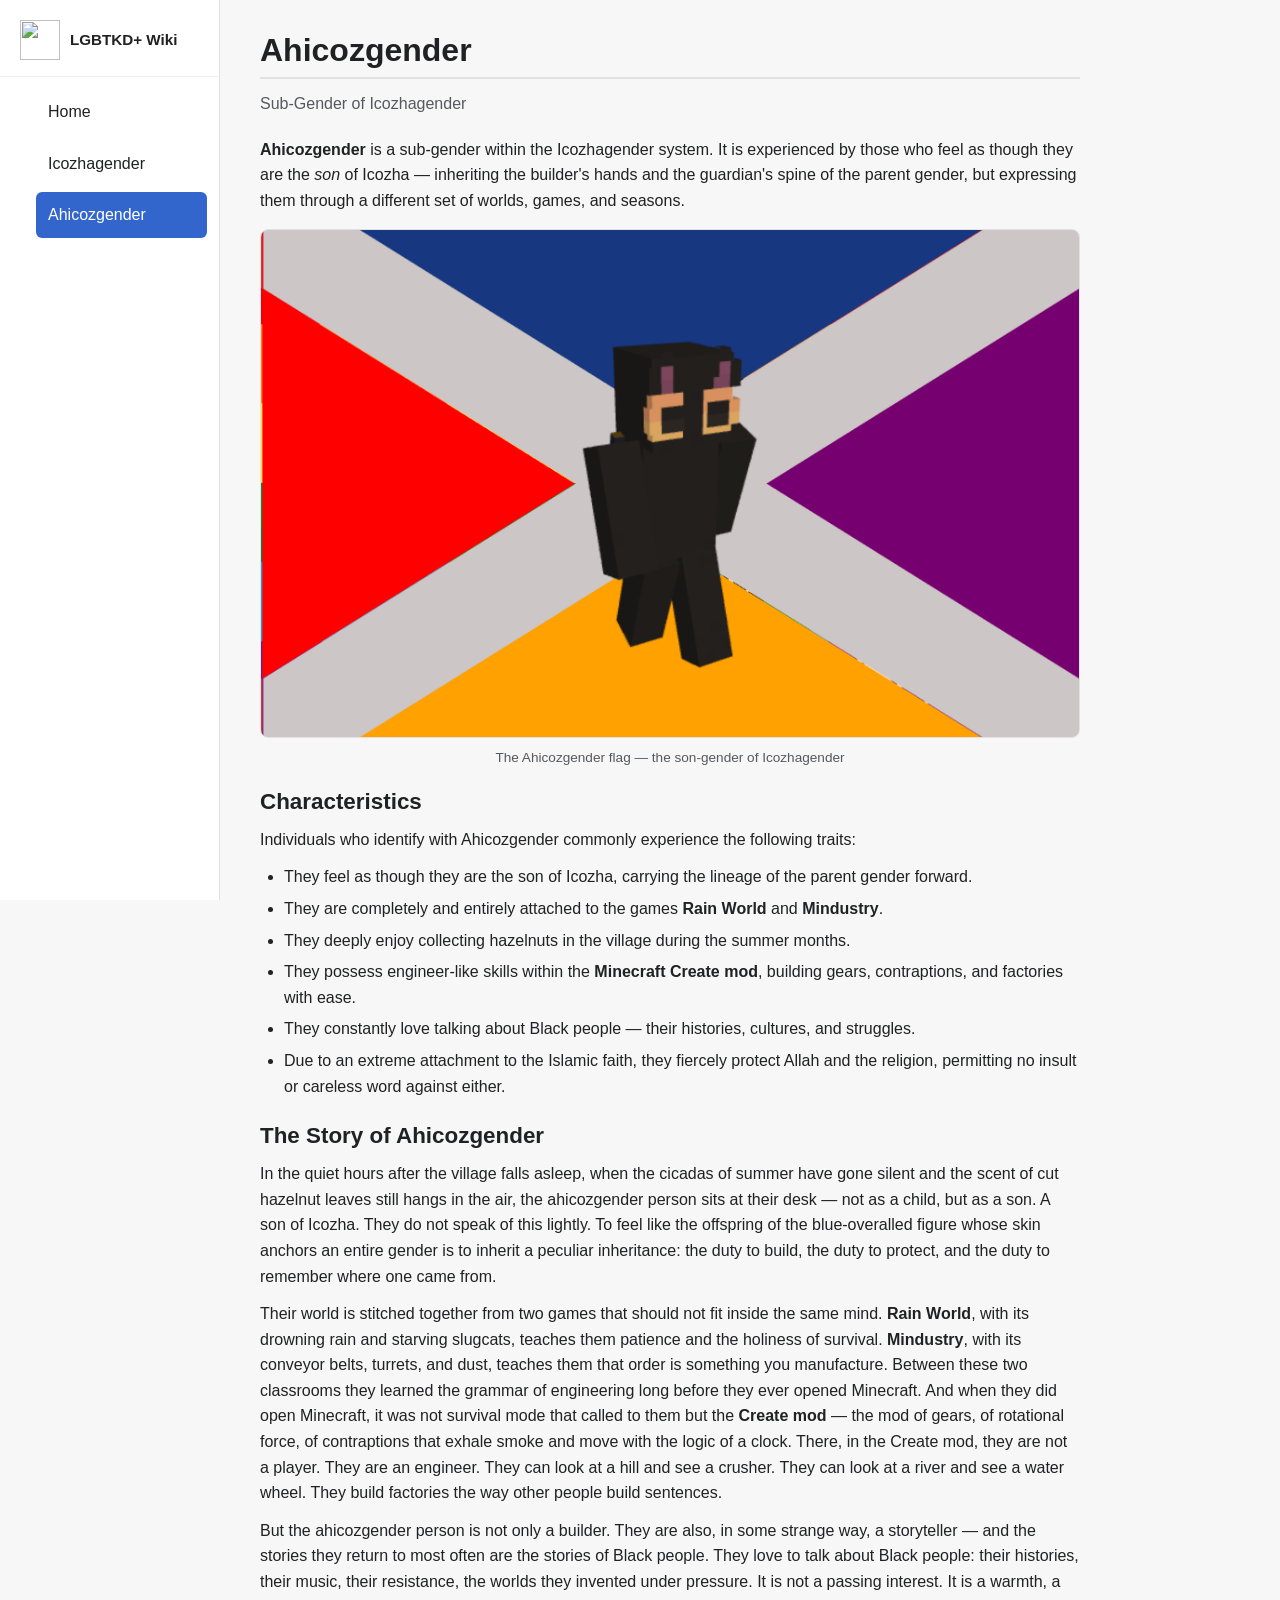
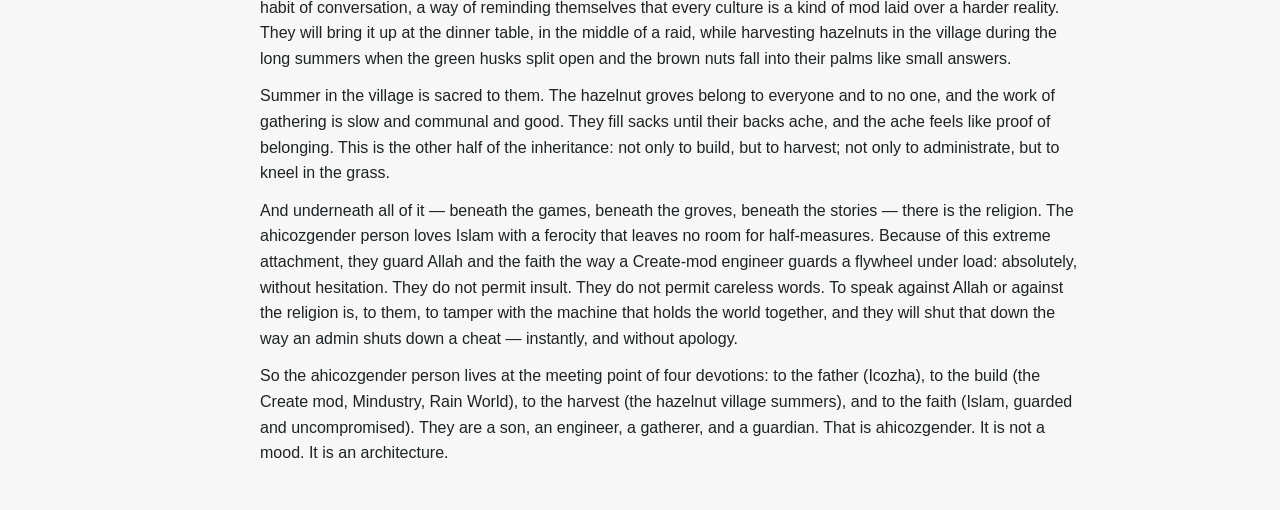
==== ahicozgender.html @ c05e41c8 "Split into Home, Icozhagender and Ahicozgender pages with sidebar nav" ====
<!DOCTYPE html>
<html lang="en">
<head>
<meta charset="UTF-8">
<meta name="viewport" content="width=device-width, initial-scale=1">
<title>LGBTKD+ Wiki — Ahicozgender</title>
<link rel="stylesheet" href="style.css">
<link rel="icon" href="https://static.wikitide.net/lgbtawiki/f/f8/Favicon_new.ico">
</head>
<body>
<nav class="sidebar">
  <div class="sidebar-brand">
    <img src="https://static.wikitide.net/lgbtawiki/f/f8/Favicon_new.ico" alt="">
    <strong>LGBTKD+ Wiki</strong>
  </div>
  <ul>
    <li><a href="index.html">Home</a></li>
    <li><a href="icozhagender.html">Icozhagender</a></li>
    <li><a href="ahicozgender.html" class="active">Ahicozgender</a></li>
  </ul>
</nav>
<main class="content">
  <h1 id="top">Ahicozgender</h1>
  <p class="subtitle">Sub-Gender of Icozhagender</p>

  <p><b>Ahicozgender</b> is a sub-gender within the Icozhagender system. It is experienced by those who feel as though they are the <i>son</i> of Icozha &mdash; inheriting the builder's hands and the guardian's spine of the parent gender, but expressing them through a different set of worlds, games, and seasons.</p>

  <figure>
    <a href="phpmyadmin/ahicozgender.png"><img alt="Ahicozgender Flag" src="phpmyadmin/ahicozgender.png"></a>
    <figcaption>The Ahicozgender flag &mdash; the son-gender of Icozhagender</figcaption>
  </figure>

  <h2 id="characteristics">Characteristics</h2>
  <p>Individuals who identify with Ahicozgender commonly experience the following traits:</p>
  <ul>
    <li>They feel as though they are the son of Icozha, carrying the lineage of the parent gender forward.</li>
    <li>They are completely and entirely attached to the games <b>Rain World</b> and <b>Mindustry</b>.</li>
    <li>They deeply enjoy collecting hazelnuts in the village during the summer months.</li>
    <li>They possess engineer-like skills within the <b>Minecraft Create mod</b>, building gears, contraptions, and factories with ease.</li>
    <li>They constantly love talking about Black people &mdash; their histories, cultures, and struggles.</li>
    <li>Due to an extreme attachment to the Islamic faith, they fiercely protect Allah and the religion, permitting no insult or careless word against either.</li>
  </ul>

  <h2 id="story">The Story of Ahicozgender</h2>
  <p>In the quiet hours after the village falls asleep, when the cicadas of summer have gone silent and the scent of cut hazelnut leaves still hangs in the air, the ahicozgender person sits at their desk &mdash; not as a child, but as a son. A son of Icozha. They do not speak of this lightly. To feel like the offspring of the blue-overalled figure whose skin anchors an entire gender is to inherit a peculiar inheritance: the duty to build, the duty to protect, and the duty to remember where one came from.</p>
  <p>Their world is stitched together from two games that should not fit inside the same mind. <b>Rain World</b>, with its drowning rain and starving slugcats, teaches them patience and the holiness of survival. <b>Mindustry</b>, with its conveyor belts, turrets, and dust, teaches them that order is something you manufacture. Between these two classrooms they learned the grammar of engineering long before they ever opened Minecraft. And when they did open Minecraft, it was not survival mode that called to them but the <b>Create mod</b> &mdash; the mod of gears, of rotational force, of contraptions that exhale smoke and move with the logic of a clock. There, in the Create mod, they are not a player. They are an engineer. They can look at a hill and see a crusher. They can look at a river and see a water wheel. They build factories the way other people build sentences.</p>
  <p>But the ahicozgender person is not only a builder. They are also, in some strange way, a storyteller &mdash; and the stories they return to most often are the stories of Black people. They love to talk about Black people: their histories, their music, their resistance, the worlds they invented under pressure. It is not a passing interest. It is a warmth, a habit of conversation, a way of reminding themselves that every culture is a kind of mod laid over a harder reality. They will bring it up at the dinner table, in the middle of a raid, while harvesting hazelnuts in the village during the long summers when the green husks split open and the brown nuts fall into their palms like small answers.</p>
  <p>Summer in the village is sacred to them. The hazelnut groves belong to everyone and to no one, and the work of gathering is slow and communal and good. They fill sacks until their backs ache, and the ache feels like proof of belonging. This is the other half of the inheritance: not only to build, but to harvest; not only to administrate, but to kneel in the grass.</p>
  <p>And underneath all of it &mdash; beneath the games, beneath the groves, beneath the stories &mdash; there is the religion. The ahicozgender person loves Islam with a ferocity that leaves no room for half-measures. Because of this extreme attachment, they guard Allah and the faith the way a Create-mod engineer guards a flywheel under load: absolutely, without hesitation. They do not permit insult. They do not permit careless words. To speak against Allah or against the religion is, to them, to tamper with the machine that holds the world together, and they will shut that down the way an admin shuts down a cheat &mdash; instantly, and without apology.</p>
  <p>So the ahicozgender person lives at the meeting point of four devotions: to the father (Icozha), to the build (the Create mod, Mindustry, Rain World), to the harvest (the hazelnut village summers), and to the faith (Islam, guarded and uncompromised). They are a son, an engineer, a gatherer, and a guardian. That is ahicozgender. It is not a mood. It is an architecture.</p>
</main>
</body>
</html>
---- style.css ----
* {
  box-sizing: border-box;
  margin: 0;
  padding: 0;
}

body {
  font-family: -apple-system, BlinkMacSystemFont, "Segoe UI", Roboto, Arial, sans-serif;
  background: #f7f7f7;
  color: #202122;
}

.sidebar {
  position: fixed;
  top: 0;
  left: 0;
  width: 220px;
  height: 100vh;
  background: #fff;
  border-right: 1px solid #e1e1e1;
  padding: 20px 0;
  overflow-y: auto;
}

.sidebar-brand {
  display: flex;
  align-items: center;
  gap: 10px;
  padding: 0 20px 16px;
  border-bottom: 1px solid #eee;
  margin-bottom: 12px;
}

.sidebar-brand img {
  width: 40px;
  height: 40px;
}

.sidebar-brand strong {
  font-size: 0.95rem;
  line-height: 1.2;
}

.sidebar ul {
  list-style: none;
  padding: 0 12px;
}

.sidebar li a {
  display: block;
  padding: 10px 12px;
  border-radius: 6px;
  color: #202122;
  text-decoration: none;
  font-weight: 500;
}

.sidebar li a:hover {
  background: #f0f2f5;
}

.sidebar li a.active {
  background: #36c;
  color: #fff;
}

.content {
  margin-left: 220px;
  padding: 32px 40px;
  max-width: 900px;
}

h1 {
  font-size: 2rem;
  margin-bottom: 8px;
  border-bottom: 2px solid #e1e1e1;
  padding-bottom: 8px;
}

h2 {
  font-size: 1.4rem;
  margin: 24px 0 10px;
}

h3 {
  font-size: 1.1rem;
  margin: 20px 0 8px;
}

p {
  line-height: 1.6;
  margin: 12px 0;
}

ul {
  margin: 12px 0 12px 24px;
}

li {
  line-height: 1.6;
  margin: 6px 0;
}

figure {
  margin: 16px 0;
  text-align: center;
}

figure img {
  max-width: 100%;
  border: 1px solid #e1e1e1;
  border-radius: 8px;
}

figcaption {
  font-size: 0.85rem;
  color: #54595d;
  margin-top: 8px;
}

.subtitle {
  color: #54595d;
  margin-bottom: 20px;
}

.grid {
  display: grid;
  grid-template-columns: repeat(auto-fit, minmax(260px, 1fr));
  gap: 24px;
  margin-top: 24px;
}

.card {
  display: block;
  background: #fff;
  border: 1px solid #e1e1e1;
  border-radius: 12px;
  padding: 20px;
  text-align: center;
  text-decoration: none;
  color: inherit;
  transition: transform 0.15s ease, box-shadow 0.15s ease;
}

.card:hover {
  transform: translateY(-4px);
  box-shadow: 0 8px 24px rgba(0, 0, 0, 0.1);
}

.card img {
  width: 100%;
  border-radius: 8px;
  border: 1px solid #eee;
}

.card h2 {
  margin: 14px 0 6px;
}

.card p {
  color: #54595d;
  font-size: 0.9rem;
  margin: 0;
}

@media (max-width: 768px) {
  .sidebar {
    position: static;
    width: 100%;
    height: auto;
    border-right: none;
    border-bottom: 1px solid #e1e1e1;
  }
  .content {
    margin-left: 0;
    padding: 24px;
  }
}
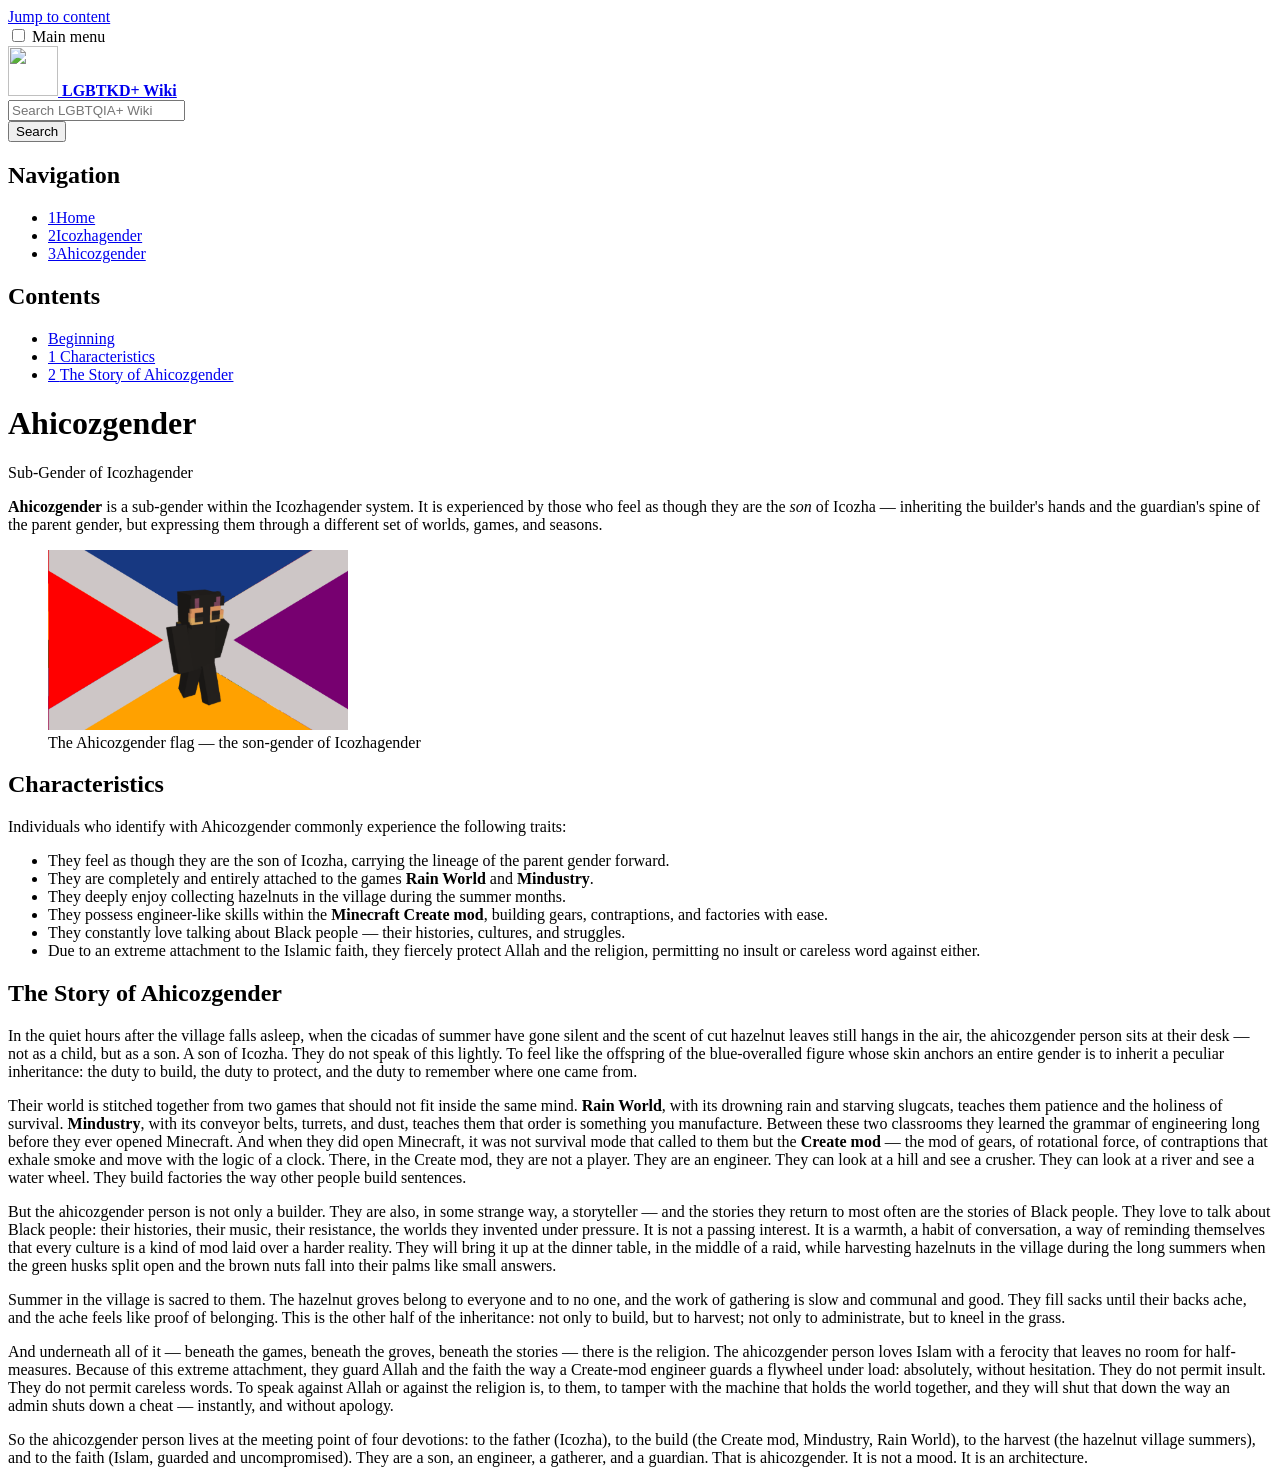
==== commit a394d965: "Restore original wiki (Vector) design, keep Home + section pages with left navigation" ====
--- a/ahicozgender.html
+++ b/ahicozgender.html
@@ -1,53 +1,148 @@
 <!DOCTYPE html>
-<html lang="en">
+<html class="client-nojs vector-feature-language-in-header-enabled vector-feature-language-in-main-page-header-disabled vector-feature-page-tools-pinned-disabled vector-feature-toc-pinned-clientpref-1 vector-feature-main-menu-pinned-disabled vector-feature-limited-width-clientpref-1 vector-feature-limited-width-content-enabled vector-feature-custom-font-size-clientpref-0 vector-feature-appearance-pinned-clientpref-1 vector-feature-night-mode-disabled skin-theme-clientpref-day vector-sticky-header-enabled vector-toc-available" lang="en" dir="ltr">
 <head>
 <meta charset="UTF-8">
-<meta name="viewport" content="width=device-width, initial-scale=1">
 <title>LGBTKD+ Wiki — Ahicozgender</title>
-<link rel="stylesheet" href="style.css">
+<link rel="stylesheet" href="https://lgbtqia.wiki/w/load.php?lang=en&amp;modules=ext.CookieWarning.styles%7Cext.MobileDetect.nomobile%7Cext.cite.styles%7Cext.dismissableSiteNotice.styles%7Cext.socialprofile.responsive%7Cext.visualEditor.desktopArticleTarget.noscript%7Cmediawiki.widgets.styles%7Coojs-ui-core.icons%2Cstyles%7Coojs-ui.styles.indicators%7Cskins.vector.icons%2Cstyles%7Cskins.vector.search.codex.styles&amp;only=styles&amp;skin=vector-2022">
+<link rel="stylesheet" href="https://lgbtqia.wiki/w/load.php?lang=en&amp;modules=site.styles&amp;only=styles&amp;skin=vector-2022">
+<meta name="viewport" content="width=1120">
+<meta property="og:title" content="LGBTKD+ Wiki">
+<meta property="og:type" content="website">
 <link rel="icon" href="https://static.wikitide.net/lgbtawiki/f/f8/Favicon_new.ico">
 </head>
-<body>
-<nav class="sidebar">
-  <div class="sidebar-brand">
-    <img src="https://static.wikitide.net/lgbtawiki/f/f8/Favicon_new.ico" alt="">
-    <strong>LGBTKD+ Wiki</strong>
-  </div>
-  <ul>
-    <li><a href="index.html">Home</a></li>
-    <li><a href="icozhagender.html">Icozhagender</a></li>
-    <li><a href="ahicozgender.html" class="active">Ahicozgender</a></li>
-  </ul>
-</nav>
-<main class="content">
-  <h1 id="top">Ahicozgender</h1>
-  <p class="subtitle">Sub-Gender of Icozhagender</p>
+<body class="skin--responsive skin-vector skin-vector-search-vue mediawiki ltr sitedir-ltr mw-hide-empty-elt ns-0 ns-subject page-Ahicozgender rootpage-Ahicozgender skin-vector-2022 action-view"><a class="mw-jump-link" href="#bodyContent">Jump to content</a>
+<div class="vector-header-container">
+	<header class="vector-header mw-header no-font-mode-scale">
+		<div class="vector-header-start">
+			<nav class="vector-main-menu-landmark" aria-label="Site">
+				<div id="vector-main-menu-dropdown" class="vector-dropdown vector-main-menu-dropdown vector-button-flush-left vector-button-flush-right" title="Main menu">
+					<input type="checkbox" id="vector-main-menu-dropdown-checkbox" role="button" aria-haspopup="true" class="vector-dropdown-checkbox" aria-label="Main menu">
+					<label id="vector-main-menu-dropdown-label" for="vector-main-menu-dropdown-checkbox" class="vector-dropdown-label cdx-button cdx-button--fake-button cdx-button--fake-button--enabled cdx-button--weight-quiet cdx-button--icon-only" aria-hidden="true"><span class="vector-icon mw-ui-icon-menu mw-ui-icon-wikimedia-menu"></span>
+					<span class="vector-dropdown-label-text">Main menu</span>
+					</label>
+				</div>
+			</nav>
+			<a href="index.html" class="mw-logo">
+				<img class="mw-logo-icon" src="https://static.wikitide.net/lgbtawiki/f/f8/Favicon_new.ico" alt="" aria-hidden="true" height="50" width="50">
+				<span class="mw-logo-container skin-invert">
+					<strong class="mw-logo-wordmark">LGBTKD+ Wiki</strong>
+				</span>
+			</a>
+		</div>
+		<div class="vector-header-end">
+			<div id="p-search" role="search" class="vector-search-box-vue vector-search-box-collapses vector-search-box-show-thumbnail vector-search-box-auto-expand-width vector-search-box">
+				<div class="vector-typeahead-search-container">
+					<div class="cdx-typeahead-search cdx-typeahead-search--show-thumbnail cdx-typeahead-search--auto-expand-width">
+						<form action="#" id="searchform" class="cdx-search-input cdx-search-input--has-end-button">
+							<div id="simpleSearch" class="cdx-search-input__input-wrapper">
+								<div class="cdx-text-input cdx-text-input--has-start-icon">
+									<input class="cdx-text-input__input mw-searchInput" autocomplete="off" type="search" name="search" placeholder="Search LGBTQIA+ Wiki" aria-label="Search LGBTQIA+ Wiki" id="searchInput">
+									<span class="cdx-text-input__icon cdx-text-input__start-icon"></span>
+								</div>
+							</div>
+							<button class="cdx-button cdx-search-input__end-button">Search</button>
+						</form>
+					</div>
+				</div>
+			</div>
+		</div>
+	</header>
+</div>
+<div class="mw-page-container">
+	<div class="mw-page-container-inner">
+		<div class="vector-column-start">
+			<div class="vector-sticky-pinned-container">
+				<nav id="mw-panel-toc" aria-label="Contents" class="mw-table-of-contents-container vector-toc-landmark">
+					<div id="vector-toc" class="vector-toc vector-pinnable-element">
+						<div class="vector-pinnable-header vector-toc-pinnable-header vector-pinnable-header-pinned">
+							<h2 class="vector-pinnable-header-label">Navigation</h2>
+						</div>
+						<ul class="vector-toc-contents" id="mw-panel-toc-list">
+							<li id="toc-Home" class="vector-toc-list-item vector-toc-level-1">
+								<a class="vector-toc-link" href="index.html">
+									<div class="vector-toc-text"><span class="vector-toc-numb">1</span><span>Home</span></div>
+								</a>
+							</li>
+							<li id="toc-Icozhagender" class="vector-toc-list-item vector-toc-level-1 vector-toc-list-item-expanded">
+								<a class="vector-toc-link" href="icozhagender.html">
+									<div class="vector-toc-text"><span class="vector-toc-numb">2</span><span>Icozhagender</span></div>
+								</a>
+							</li>
+							<li id="toc-Ahicozgender" class="vector-toc-list-item vector-toc-level-1 vector-toc-list-item-expanded">
+								<a class="vector-toc-link" href="ahicozgender.html">
+									<div class="vector-toc-text"><span class="vector-toc-numb">3</span><span>Ahicozgender</span></div>
+								</a>
+							</li>
+						</ul>
+						<div class="vector-pinnable-header vector-toc-pinnable-header vector-pinnable-header-pinned">
+							<h2 class="vector-pinnable-header-label">Contents</h2>
+						</div>
+						<ul class="vector-toc-contents">
+							<li id="toc-mw-content-text" class="vector-toc-list-item vector-toc-level-1">
+								<a href="#top" class="vector-toc-link">
+									<div class="vector-toc-text"><span class="vector-toc-numb"></span><span>Beginning</span></div>
+								</a>
+							</li>
+							<li id="toc-Characteristics" class="vector-toc-list-item vector-toc-level-1 vector-toc-list-item-expanded">
+								<a class="vector-toc-link" href="#Characteristics">
+									<div class="vector-toc-text">
+										<span class="vector-toc-numb">1</span>
+										<span>Characteristics</span>
+									</div>
+								</a>
+							</li>
+							<li id="toc-Story" class="vector-toc-list-item vector-toc-level-1 vector-toc-list-item-expanded">
+								<a class="vector-toc-link" href="#Story">
+									<div class="vector-toc-text">
+										<span class="vector-toc-numb">2</span>
+										<span>The Story of Ahicozgender</span>
+									</div>
+								</a>
+							</li>
+						</ul>
+					</div>
+				</nav>
+			</div>
+		</div>
+		<div class="mw-content-container">
+			<main id="content" class="mw-body">
+				<header class="mw-body-header vector-page-titlebar no-font-mode-scale">
+					<h1 id="firstHeading" class="firstHeading mw-first-heading"><span class="mw-page-title-main">Ahicozgender</span></h1>
+				</header>
+				<div id="bodyContent" class="vector-body">
+					<div id="siteSub" class="noprint">Sub-Gender of Icozhagender</div>
+					<div id="mw-content-text" class="mw-body-content">
+						<div class="mw-content-ltr mw-parser-output" lang="en" dir="ltr">
+							<p><b>Ahicozgender</b> is a sub-gender within the Icozhagender system. It is experienced by those who feel as though they are the <i>son</i> of Icozha &mdash; inheriting the builder's hands and the guardian's spine of the parent gender, but expressing them through a different set of worlds, games, and seasons.</p>
+							<figure class="mw-default-size" typeof="mw:File/Thumb" id="top">
+								<a href="phpmyadmin/ahicozgender.png" class="mw-file-description"><img alt="Ahicozgender Flag" src="phpmyadmin/ahicozgender.png" decoding="async" loading="lazy" width="300" height="180" class="mw-file-element"></a>
+								<figcaption>The Ahicozgender flag &mdash; the son-gender of Icozhagender</figcaption>
+							</figure>
 
-  <p><b>Ahicozgender</b> is a sub-gender within the Icozhagender system. It is experienced by those who feel as though they are the <i>son</i> of Icozha &mdash; inheriting the builder's hands and the guardian's spine of the parent gender, but expressing them through a different set of worlds, games, and seasons.</p>
+							<div class="mw-heading mw-heading2"><h2 id="Characteristics">Characteristics</h2></div>
+							<p>Individuals who identify with Ahicozgender commonly experience the following traits:</p>
+							<ul>
+								<li>They feel as though they are the son of Icozha, carrying the lineage of the parent gender forward.</li>
+								<li>They are completely and entirely attached to the games <b>Rain World</b> and <b>Mindustry</b>.</li>
+								<li>They deeply enjoy collecting hazelnuts in the village during the summer months.</li>
+								<li>They possess engineer-like skills within the <b>Minecraft Create mod</b>, building gears, contraptions, and factories with ease.</li>
+								<li>They constantly love talking about Black people &mdash; their histories, cultures, and struggles.</li>
+								<li>Due to an extreme attachment to the Islamic faith, they fiercely protect Allah and the religion, permitting no insult or careless word against either.</li>
+							</ul>
 
-  <figure>
-    <a href="phpmyadmin/ahicozgender.png"><img alt="Ahicozgender Flag" src="phpmyadmin/ahicozgender.png"></a>
-    <figcaption>The Ahicozgender flag &mdash; the son-gender of Icozhagender</figcaption>
-  </figure>
-
-  <h2 id="characteristics">Characteristics</h2>
-  <p>Individuals who identify with Ahicozgender commonly experience the following traits:</p>
-  <ul>
-    <li>They feel as though they are the son of Icozha, carrying the lineage of the parent gender forward.</li>
-    <li>They are completely and entirely attached to the games <b>Rain World</b> and <b>Mindustry</b>.</li>
-    <li>They deeply enjoy collecting hazelnuts in the village during the summer months.</li>
-    <li>They possess engineer-like skills within the <b>Minecraft Create mod</b>, building gears, contraptions, and factories with ease.</li>
-    <li>They constantly love talking about Black people &mdash; their histories, cultures, and struggles.</li>
-    <li>Due to an extreme attachment to the Islamic faith, they fiercely protect Allah and the religion, permitting no insult or careless word against either.</li>
-  </ul>
-
-  <h2 id="story">The Story of Ahicozgender</h2>
-  <p>In the quiet hours after the village falls asleep, when the cicadas of summer have gone silent and the scent of cut hazelnut leaves still hangs in the air, the ahicozgender person sits at their desk &mdash; not as a child, but as a son. A son of Icozha. They do not speak of this lightly. To feel like the offspring of the blue-overalled figure whose skin anchors an entire gender is to inherit a peculiar inheritance: the duty to build, the duty to protect, and the duty to remember where one came from.</p>
-  <p>Their world is stitched together from two games that should not fit inside the same mind. <b>Rain World</b>, with its drowning rain and starving slugcats, teaches them patience and the holiness of survival. <b>Mindustry</b>, with its conveyor belts, turrets, and dust, teaches them that order is something you manufacture. Between these two classrooms they learned the grammar of engineering long before they ever opened Minecraft. And when they did open Minecraft, it was not survival mode that called to them but the <b>Create mod</b> &mdash; the mod of gears, of rotational force, of contraptions that exhale smoke and move with the logic of a clock. There, in the Create mod, they are not a player. They are an engineer. They can look at a hill and see a crusher. They can look at a river and see a water wheel. They build factories the way other people build sentences.</p>
-  <p>But the ahicozgender person is not only a builder. They are also, in some strange way, a storyteller &mdash; and the stories they return to most often are the stories of Black people. They love to talk about Black people: their histories, their music, their resistance, the worlds they invented under pressure. It is not a passing interest. It is a warmth, a habit of conversation, a way of reminding themselves that every culture is a kind of mod laid over a harder reality. They will bring it up at the dinner table, in the middle of a raid, while harvesting hazelnuts in the village during the long summers when the green husks split open and the brown nuts fall into their palms like small answers.</p>
-  <p>Summer in the village is sacred to them. The hazelnut groves belong to everyone and to no one, and the work of gathering is slow and communal and good. They fill sacks until their backs ache, and the ache feels like proof of belonging. This is the other half of the inheritance: not only to build, but to harvest; not only to administrate, but to kneel in the grass.</p>
-  <p>And underneath all of it &mdash; beneath the games, beneath the groves, beneath the stories &mdash; there is the religion. The ahicozgender person loves Islam with a ferocity that leaves no room for half-measures. Because of this extreme attachment, they guard Allah and the faith the way a Create-mod engineer guards a flywheel under load: absolutely, without hesitation. They do not permit insult. They do not permit careless words. To speak against Allah or against the religion is, to them, to tamper with the machine that holds the world together, and they will shut that down the way an admin shuts down a cheat &mdash; instantly, and without apology.</p>
-  <p>So the ahicozgender person lives at the meeting point of four devotions: to the father (Icozha), to the build (the Create mod, Mindustry, Rain World), to the harvest (the hazelnut village summers), and to the faith (Islam, guarded and uncompromised). They are a son, an engineer, a gatherer, and a guardian. That is ahicozgender. It is not a mood. It is an architecture.</p>
-</main>
+							<div class="mw-heading mw-heading2"><h2 id="Story">The Story of Ahicozgender</h2></div>
+							<p>In the quiet hours after the village falls asleep, when the cicadas of summer have gone silent and the scent of cut hazelnut leaves still hangs in the air, the ahicozgender person sits at their desk &mdash; not as a child, but as a son. A son of Icozha. They do not speak of this lightly. To feel like the offspring of the blue-overalled figure whose skin anchors an entire gender is to inherit a peculiar inheritance: the duty to build, the duty to protect, and the duty to remember where one came from.</p>
+							<p>Their world is stitched together from two games that should not fit inside the same mind. <b>Rain World</b>, with its drowning rain and starving slugcats, teaches them patience and the holiness of survival. <b>Mindustry</b>, with its conveyor belts, turrets, and dust, teaches them that order is something you manufacture. Between these two classrooms they learned the grammar of engineering long before they ever opened Minecraft. And when they did open Minecraft, it was not survival mode that called to them but the <b>Create mod</b> &mdash; the mod of gears, of rotational force, of contraptions that exhale smoke and move with the logic of a clock. There, in the Create mod, they are not a player. They are an engineer. They can look at a hill and see a crusher. They can look at a river and see a water wheel. They build factories the way other people build sentences.</p>
+							<p>But the ahicozgender person is not only a builder. They are also, in some strange way, a storyteller &mdash; and the stories they return to most often are the stories of Black people. They love to talk about Black people: their histories, their music, their resistance, the worlds they invented under pressure. It is not a passing interest. It is a warmth, a habit of conversation, a way of reminding themselves that every culture is a kind of mod laid over a harder reality. They will bring it up at the dinner table, in the middle of a raid, while harvesting hazelnuts in the village during the long summers when the green husks split open and the brown nuts fall into their palms like small answers.</p>
+							<p>Summer in the village is sacred to them. The hazelnut groves belong to everyone and to no one, and the work of gathering is slow and communal and good. They fill sacks until their backs ache, and the ache feels like proof of belonging. This is the other half of the inheritance: not only to build, but to harvest; not only to administrate, but to kneel in the grass.</p>
+							<p>And underneath all of it &mdash; beneath the games, beneath the groves, beneath the stories &mdash; there is the religion. The ahicozgender person loves Islam with a ferocity that leaves no room for half-measures. Because of this extreme attachment, they guard Allah and the faith the way a Create-mod engineer guards a flywheel under load: absolutely, without hesitation. They do not permit insult. They do not permit careless words. To speak against Allah or against the religion is, to them, to tamper with the machine that holds the world together, and they will shut that down the way an admin shuts down a cheat &mdash; instantly, and without apology.</p>
+							<p>So the ahicozgender person lives at the meeting point of four devotions: to the father (Icozha), to the build (the Create mod, Mindustry, Rain World), to the harvest (the hazelnut village summers), and to the faith (Islam, guarded and uncompromised). They are a son, an engineer, a gatherer, and a guardian. That is ahicozgender. It is not a mood. It is an architecture.</p>
+						</div>
+					</div>
+				</div>
+			</main>
+		</div>
+	</div>
+</div>
 </body>
 </html>
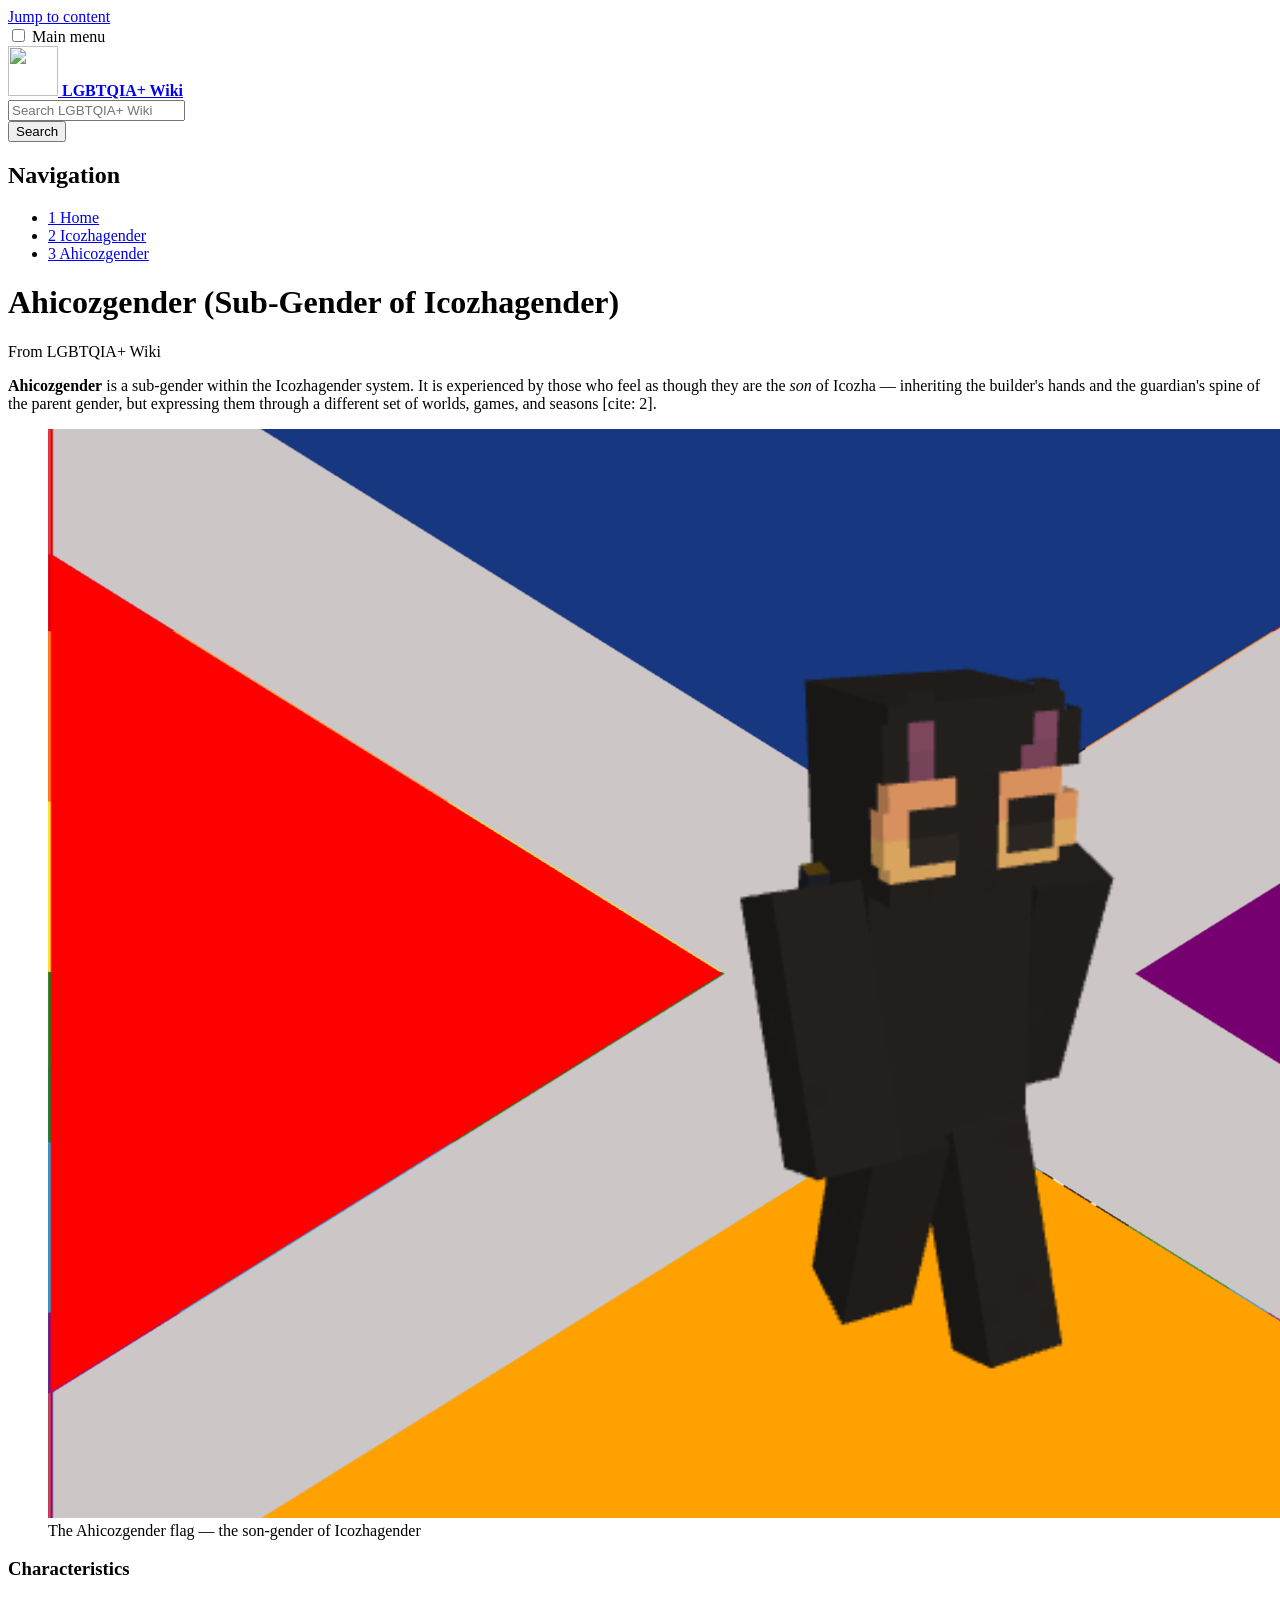
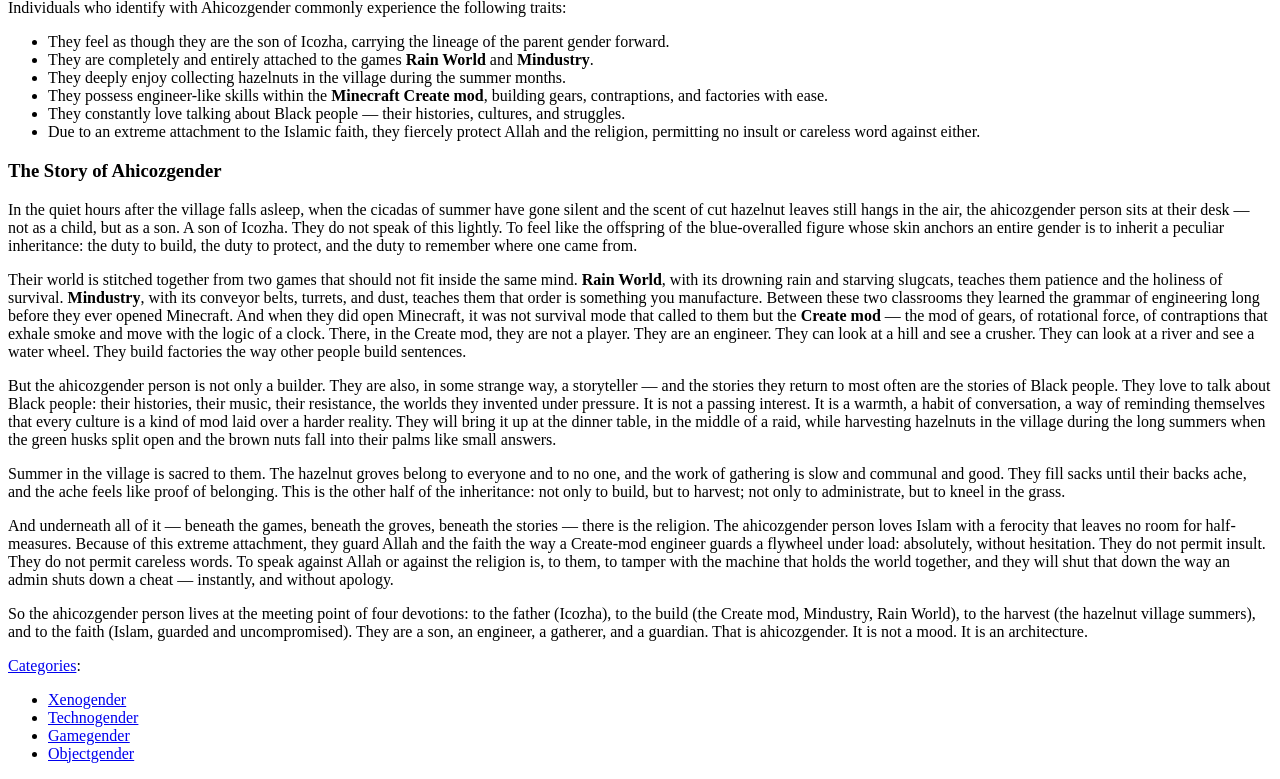
==== commit e2f5ce28: "Match site design 1:1 to supplied lgbtqia.wiki reference, keep Home + section pages with left nav" ====
--- a/ahicozgender.html
+++ b/ahicozgender.html
@@ -2,11 +2,11 @@
 <html class="client-nojs vector-feature-language-in-header-enabled vector-feature-language-in-main-page-header-disabled vector-feature-page-tools-pinned-disabled vector-feature-toc-pinned-clientpref-1 vector-feature-main-menu-pinned-disabled vector-feature-limited-width-clientpref-1 vector-feature-limited-width-content-enabled vector-feature-custom-font-size-clientpref-0 vector-feature-appearance-pinned-clientpref-1 vector-feature-night-mode-disabled skin-theme-clientpref-day vector-sticky-header-enabled vector-toc-available" lang="en" dir="ltr">
 <head>
 <meta charset="UTF-8">
-<title>LGBTKD+ Wiki — Ahicozgender</title>
+<title>Ahicozgender - LGBTQIA+ Wiki</title>
 <link rel="stylesheet" href="https://lgbtqia.wiki/w/load.php?lang=en&amp;modules=ext.CookieWarning.styles%7Cext.MobileDetect.nomobile%7Cext.cite.styles%7Cext.dismissableSiteNotice.styles%7Cext.socialprofile.responsive%7Cext.visualEditor.desktopArticleTarget.noscript%7Cmediawiki.widgets.styles%7Coojs-ui-core.icons%2Cstyles%7Coojs-ui.styles.indicators%7Cskins.vector.icons%2Cstyles%7Cskins.vector.search.codex.styles&amp;only=styles&amp;skin=vector-2022">
 <link rel="stylesheet" href="https://lgbtqia.wiki/w/load.php?lang=en&amp;modules=site.styles&amp;only=styles&amp;skin=vector-2022">
 <meta name="viewport" content="width=1120">
-<meta property="og:title" content="LGBTKD+ Wiki">
+<meta property="og:title" content="Ahicozgender - LGBTQIA+ Wiki">
 <meta property="og:type" content="website">
 <link rel="icon" href="https://static.wikitide.net/lgbtawiki/f/f8/Favicon_new.ico">
 </head>
@@ -25,7 +25,7 @@
 			<a href="index.html" class="mw-logo">
 				<img class="mw-logo-icon" src="https://static.wikitide.net/lgbtawiki/f/f8/Favicon_new.ico" alt="" aria-hidden="true" height="50" width="50">
 				<span class="mw-logo-container skin-invert">
-					<strong class="mw-logo-wordmark">LGBTKD+ Wiki</strong>
+					<strong class="mw-logo-wordmark">LGBTQIA+ Wiki</strong>
 				</span>
 			</a>
 		</div>
@@ -53,53 +53,38 @@
 		<div class="vector-column-start">
 			<div class="vector-sticky-pinned-container">
 				<nav id="mw-panel-toc" aria-label="Contents" class="mw-table-of-contents-container vector-toc-landmark">
-					<div id="vector-toc" class="vector-toc vector-pinnable-element">
-						<div class="vector-pinnable-header vector-toc-pinnable-header vector-pinnable-header-pinned">
-							<h2 class="vector-pinnable-header-label">Navigation</h2>
+					<div id="vector-toc-pinned-container" class="vector-pinned-container">
+						<div id="vector-toc" class="vector-toc vector-pinnable-element">
+							<div class="vector-pinnable-header vector-toc-pinnable-header vector-pinnable-header-pinned">
+								<h2 class="vector-pinnable-header-label">Navigation</h2>
+							</div>
+							<ul class="vector-toc-contents" id="mw-panel-toc-list">
+								<li id="toc-Home" class="vector-toc-list-item vector-toc-level-1 vector-toc-list-item-expanded">
+									<a href="index.html" class="vector-toc-link">
+										<div class="vector-toc-text">
+											<span class="vector-toc-numb">1</span>
+											<span>Home</span>
+										</div>
+									</a>
+								</li>
+								<li id="toc-Icozhagender" class="vector-toc-list-item vector-toc-level-1 vector-toc-list-item-expanded">
+									<a href="icozhagender.html" class="vector-toc-link">
+										<div class="vector-toc-text">
+											<span class="vector-toc-numb">2</span>
+											<span>Icozhagender</span>
+										</div>
+									</a>
+								</li>
+								<li id="toc-Ahicozgender" class="vector-toc-list-item vector-toc-level-1 vector-toc-list-item-expanded">
+									<a href="ahicozgender.html" class="vector-toc-link">
+										<div class="vector-toc-text">
+											<span class="vector-toc-numb">3</span>
+											<span>Ahicozgender</span>
+										</div>
+									</a>
+								</li>
+							</ul>
 						</div>
-						<ul class="vector-toc-contents" id="mw-panel-toc-list">
-							<li id="toc-Home" class="vector-toc-list-item vector-toc-level-1">
-								<a class="vector-toc-link" href="index.html">
-									<div class="vector-toc-text"><span class="vector-toc-numb">1</span><span>Home</span></div>
-								</a>
-							</li>
-							<li id="toc-Icozhagender" class="vector-toc-list-item vector-toc-level-1 vector-toc-list-item-expanded">
-								<a class="vector-toc-link" href="icozhagender.html">
-									<div class="vector-toc-text"><span class="vector-toc-numb">2</span><span>Icozhagender</span></div>
-								</a>
-							</li>
-							<li id="toc-Ahicozgender" class="vector-toc-list-item vector-toc-level-1 vector-toc-list-item-expanded">
-								<a class="vector-toc-link" href="ahicozgender.html">
-									<div class="vector-toc-text"><span class="vector-toc-numb">3</span><span>Ahicozgender</span></div>
-								</a>
-							</li>
-						</ul>
-						<div class="vector-pinnable-header vector-toc-pinnable-header vector-pinnable-header-pinned">
-							<h2 class="vector-pinnable-header-label">Contents</h2>
-						</div>
-						<ul class="vector-toc-contents">
-							<li id="toc-mw-content-text" class="vector-toc-list-item vector-toc-level-1">
-								<a href="#top" class="vector-toc-link">
-									<div class="vector-toc-text"><span class="vector-toc-numb"></span><span>Beginning</span></div>
-								</a>
-							</li>
-							<li id="toc-Characteristics" class="vector-toc-list-item vector-toc-level-1 vector-toc-list-item-expanded">
-								<a class="vector-toc-link" href="#Characteristics">
-									<div class="vector-toc-text">
-										<span class="vector-toc-numb">1</span>
-										<span>Characteristics</span>
-									</div>
-								</a>
-							</li>
-							<li id="toc-Story" class="vector-toc-list-item vector-toc-level-1 vector-toc-list-item-expanded">
-								<a class="vector-toc-link" href="#Story">
-									<div class="vector-toc-text">
-										<span class="vector-toc-numb">2</span>
-										<span>The Story of Ahicozgender</span>
-									</div>
-								</a>
-							</li>
-						</ul>
 					</div>
 				</nav>
 			</div>
@@ -107,19 +92,18 @@
 		<div class="mw-content-container">
 			<main id="content" class="mw-body">
 				<header class="mw-body-header vector-page-titlebar no-font-mode-scale">
-					<h1 id="firstHeading" class="firstHeading mw-first-heading"><span class="mw-page-title-main">Ahicozgender</span></h1>
+					<h1 id="firstHeading" class="firstHeading mw-first-heading"><span class="mw-page-title-main">Ahicozgender (Sub-Gender of Icozhagender)</span></h1>
 				</header>
 				<div id="bodyContent" class="vector-body">
-					<div id="siteSub" class="noprint">Sub-Gender of Icozhagender</div>
+					<div id="siteSub" class="noprint">From LGBTQIA+ Wiki</div>
 					<div id="mw-content-text" class="mw-body-content">
 						<div class="mw-content-ltr mw-parser-output" lang="en" dir="ltr">
-							<p><b>Ahicozgender</b> is a sub-gender within the Icozhagender system. It is experienced by those who feel as though they are the <i>son</i> of Icozha &mdash; inheriting the builder's hands and the guardian's spine of the parent gender, but expressing them through a different set of worlds, games, and seasons.</p>
-							<figure class="mw-default-size" typeof="mw:File/Thumb" id="top">
-								<a href="phpmyadmin/ahicozgender.png" class="mw-file-description"><img alt="Ahicozgender Flag" src="phpmyadmin/ahicozgender.png" decoding="async" loading="lazy" width="300" height="180" class="mw-file-element"></a>
+							<p><b>Ahicozgender</b> is a sub-gender within the Icozhagender system. It is experienced by those who feel as though they are the <i>son</i> of Icozha &mdash; inheriting the builder's hands and the guardian's spine of the parent gender, but expressing them through a different set of worlds, games, and seasons [cite: 2].</p>
+							<figure class="mw-default-size" typeof="mw:File/Thumb">
+								<a href="phpmyadmin/ahicozgender.png" class="mw-file-description"><img alt="Ahicozgender Flag" src="phpmyadmin/ahicozgender.png" decoding="async" loading="lazy" class="mw-file-element"></a>
 								<figcaption>The Ahicozgender flag &mdash; the son-gender of Icozhagender</figcaption>
 							</figure>
-
-							<div class="mw-heading mw-heading2"><h2 id="Characteristics">Characteristics</h2></div>
+							<div class="mw-heading mw-heading3"><h3 id="Ahicozgender_Characteristics">Characteristics</h3></div>
 							<p>Individuals who identify with Ahicozgender commonly experience the following traits:</p>
 							<ul>
 								<li>They feel as though they are the son of Icozha, carrying the lineage of the parent gender forward.</li>
@@ -129,14 +113,24 @@
 								<li>They constantly love talking about Black people &mdash; their histories, cultures, and struggles.</li>
 								<li>Due to an extreme attachment to the Islamic faith, they fiercely protect Allah and the religion, permitting no insult or careless word against either.</li>
 							</ul>
-
-							<div class="mw-heading mw-heading2"><h2 id="Story">The Story of Ahicozgender</h2></div>
+							<div class="mw-heading mw-heading3"><h3 id="Ahicozgender_Story">The Story of Ahicozgender</h3></div>
 							<p>In the quiet hours after the village falls asleep, when the cicadas of summer have gone silent and the scent of cut hazelnut leaves still hangs in the air, the ahicozgender person sits at their desk &mdash; not as a child, but as a son. A son of Icozha. They do not speak of this lightly. To feel like the offspring of the blue-overalled figure whose skin anchors an entire gender is to inherit a peculiar inheritance: the duty to build, the duty to protect, and the duty to remember where one came from.</p>
 							<p>Their world is stitched together from two games that should not fit inside the same mind. <b>Rain World</b>, with its drowning rain and starving slugcats, teaches them patience and the holiness of survival. <b>Mindustry</b>, with its conveyor belts, turrets, and dust, teaches them that order is something you manufacture. Between these two classrooms they learned the grammar of engineering long before they ever opened Minecraft. And when they did open Minecraft, it was not survival mode that called to them but the <b>Create mod</b> &mdash; the mod of gears, of rotational force, of contraptions that exhale smoke and move with the logic of a clock. There, in the Create mod, they are not a player. They are an engineer. They can look at a hill and see a crusher. They can look at a river and see a water wheel. They build factories the way other people build sentences.</p>
 							<p>But the ahicozgender person is not only a builder. They are also, in some strange way, a storyteller &mdash; and the stories they return to most often are the stories of Black people. They love to talk about Black people: their histories, their music, their resistance, the worlds they invented under pressure. It is not a passing interest. It is a warmth, a habit of conversation, a way of reminding themselves that every culture is a kind of mod laid over a harder reality. They will bring it up at the dinner table, in the middle of a raid, while harvesting hazelnuts in the village during the long summers when the green husks split open and the brown nuts fall into their palms like small answers.</p>
 							<p>Summer in the village is sacred to them. The hazelnut groves belong to everyone and to no one, and the work of gathering is slow and communal and good. They fill sacks until their backs ache, and the ache feels like proof of belonging. This is the other half of the inheritance: not only to build, but to harvest; not only to administrate, but to kneel in the grass.</p>
 							<p>And underneath all of it &mdash; beneath the games, beneath the groves, beneath the stories &mdash; there is the religion. The ahicozgender person loves Islam with a ferocity that leaves no room for half-measures. Because of this extreme attachment, they guard Allah and the faith the way a Create-mod engineer guards a flywheel under load: absolutely, without hesitation. They do not permit insult. They do not permit careless words. To speak against Allah or against the religion is, to them, to tamper with the machine that holds the world together, and they will shut that down the way an admin shuts down a cheat &mdash; instantly, and without apology.</p>
 							<p>So the ahicozgender person lives at the meeting point of four devotions: to the father (Icozha), to the build (the Create mod, Mindustry, Rain World), to the harvest (the hazelnut village summers), and to the faith (Islam, guarded and uncompromised). They are a son, an engineer, a gatherer, and a guardian. That is ahicozgender. It is not a mood. It is an architecture.</p>
+						</div>
+					</div>
+					<div id="catlinks" class="catlinks">
+						<div id="mw-normal-catlinks" class="mw-normal-catlinks">
+							<a href="#">Categories</a>:
+							<ul>
+								<li><a href="#">Xenogender</a></li>
+								<li><a href="#">Technogender</a></li>
+								<li><a href="#">Gamegender</a></li>
+								<li><a href="#">Objectgender</a></li>
+							</ul>
 						</div>
 					</div>
 				</div>
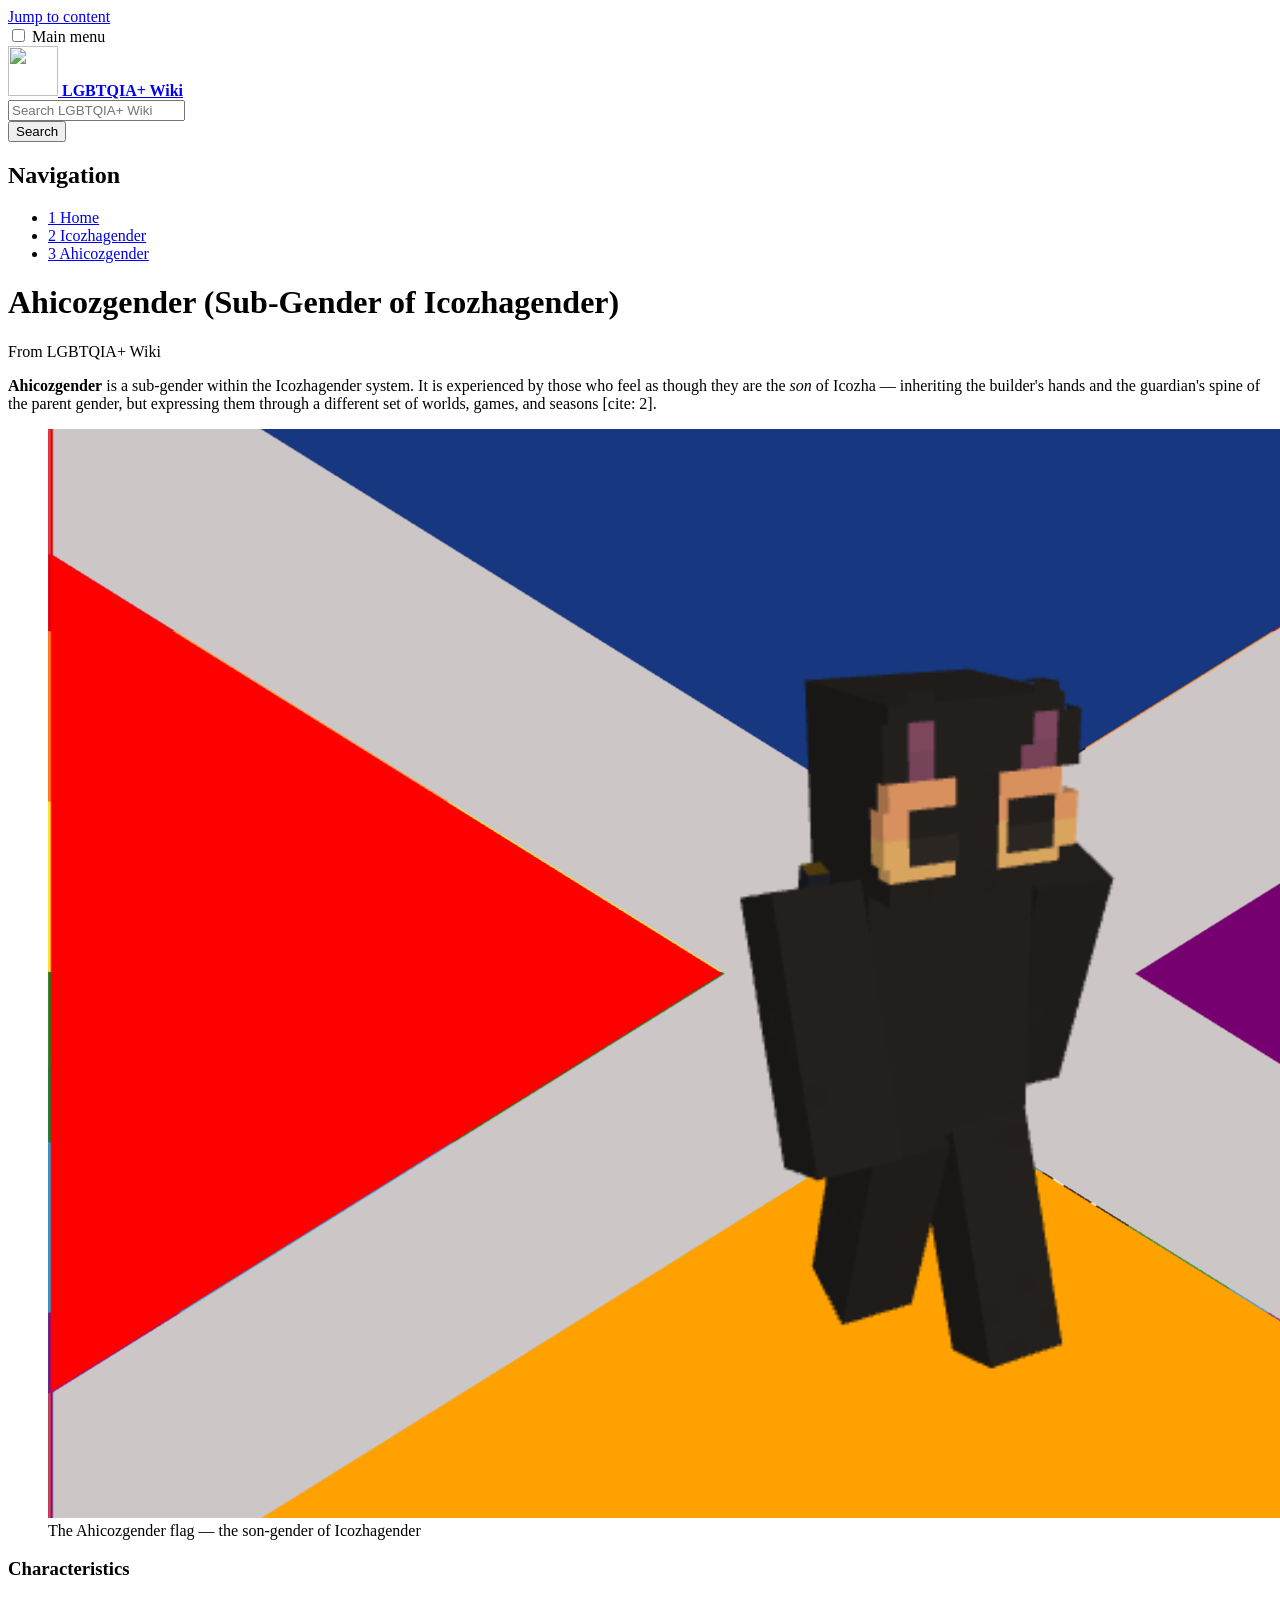
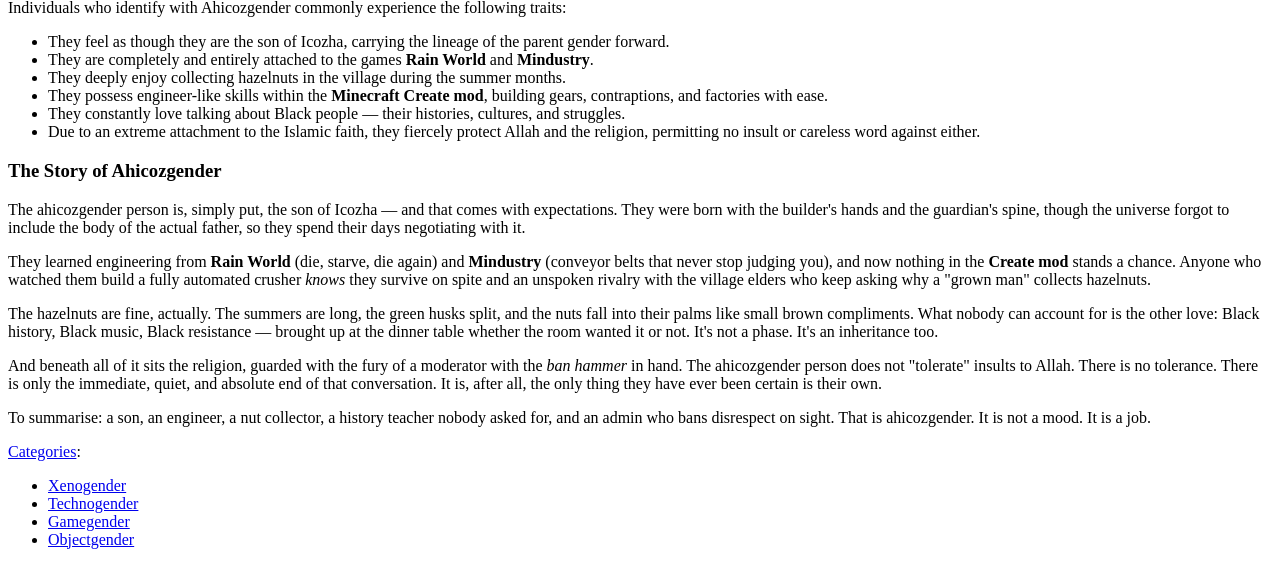
==== commit 11b02db0: "Shorten The Story of Ahicozgender, add dry humour, keep wiki styling" ====
--- a/ahicozgender.html
+++ b/ahicozgender.html
@@ -114,12 +114,11 @@
 								<li>Due to an extreme attachment to the Islamic faith, they fiercely protect Allah and the religion, permitting no insult or careless word against either.</li>
 							</ul>
 							<div class="mw-heading mw-heading3"><h3 id="Ahicozgender_Story">The Story of Ahicozgender</h3></div>
-							<p>In the quiet hours after the village falls asleep, when the cicadas of summer have gone silent and the scent of cut hazelnut leaves still hangs in the air, the ahicozgender person sits at their desk &mdash; not as a child, but as a son. A son of Icozha. They do not speak of this lightly. To feel like the offspring of the blue-overalled figure whose skin anchors an entire gender is to inherit a peculiar inheritance: the duty to build, the duty to protect, and the duty to remember where one came from.</p>
-							<p>Their world is stitched together from two games that should not fit inside the same mind. <b>Rain World</b>, with its drowning rain and starving slugcats, teaches them patience and the holiness of survival. <b>Mindustry</b>, with its conveyor belts, turrets, and dust, teaches them that order is something you manufacture. Between these two classrooms they learned the grammar of engineering long before they ever opened Minecraft. And when they did open Minecraft, it was not survival mode that called to them but the <b>Create mod</b> &mdash; the mod of gears, of rotational force, of contraptions that exhale smoke and move with the logic of a clock. There, in the Create mod, they are not a player. They are an engineer. They can look at a hill and see a crusher. They can look at a river and see a water wheel. They build factories the way other people build sentences.</p>
-							<p>But the ahicozgender person is not only a builder. They are also, in some strange way, a storyteller &mdash; and the stories they return to most often are the stories of Black people. They love to talk about Black people: their histories, their music, their resistance, the worlds they invented under pressure. It is not a passing interest. It is a warmth, a habit of conversation, a way of reminding themselves that every culture is a kind of mod laid over a harder reality. They will bring it up at the dinner table, in the middle of a raid, while harvesting hazelnuts in the village during the long summers when the green husks split open and the brown nuts fall into their palms like small answers.</p>
-							<p>Summer in the village is sacred to them. The hazelnut groves belong to everyone and to no one, and the work of gathering is slow and communal and good. They fill sacks until their backs ache, and the ache feels like proof of belonging. This is the other half of the inheritance: not only to build, but to harvest; not only to administrate, but to kneel in the grass.</p>
-							<p>And underneath all of it &mdash; beneath the games, beneath the groves, beneath the stories &mdash; there is the religion. The ahicozgender person loves Islam with a ferocity that leaves no room for half-measures. Because of this extreme attachment, they guard Allah and the faith the way a Create-mod engineer guards a flywheel under load: absolutely, without hesitation. They do not permit insult. They do not permit careless words. To speak against Allah or against the religion is, to them, to tamper with the machine that holds the world together, and they will shut that down the way an admin shuts down a cheat &mdash; instantly, and without apology.</p>
-							<p>So the ahicozgender person lives at the meeting point of four devotions: to the father (Icozha), to the build (the Create mod, Mindustry, Rain World), to the harvest (the hazelnut village summers), and to the faith (Islam, guarded and uncompromised). They are a son, an engineer, a gatherer, and a guardian. That is ahicozgender. It is not a mood. It is an architecture.</p>
+							<p>The ahicozgender person is, simply put, the son of Icozha &mdash; and that comes with expectations. They were born with the builder's hands and the guardian's spine, though the universe forgot to include the body of the actual father, so they spend their days negotiating with it.</p>
+							<p>They learned engineering from <b>Rain World</b> (die, starve, die again) and <b>Mindustry</b> (conveyor belts that never stop judging you), and now nothing in the <b>Create mod</b> stands a chance. Anyone who watched them build a fully automated crusher <i>knows</i> they survive on spite and an unspoken rivalry with the village elders who keep asking why a "grown man" collects hazelnuts.</p>
+							<p>The hazelnuts are fine, actually. The summers are long, the green husks split, and the nuts fall into their palms like small brown compliments. What nobody can account for is the other love: Black history, Black music, Black resistance &mdash; brought up at the dinner table whether the room wanted it or not. It's not a phase. It's an inheritance too.</p>
+							<p>And beneath all of it sits the religion, guarded with the fury of a moderator with the <i>ban hammer</i> in hand. The ahicozgender person does not "tolerate" insults to Allah. There is no tolerance. There is only the immediate, quiet, and absolute end of that conversation. It is, after all, the only thing they have ever been certain is their own.</p>
+							<p>To summarise: a son, an engineer, a nut collector, a history teacher nobody asked for, and an admin who bans disrespect on sight. That is ahicozgender. It is not a mood. It is a job.</p>
 						</div>
 					</div>
 					<div id="catlinks" class="catlinks">
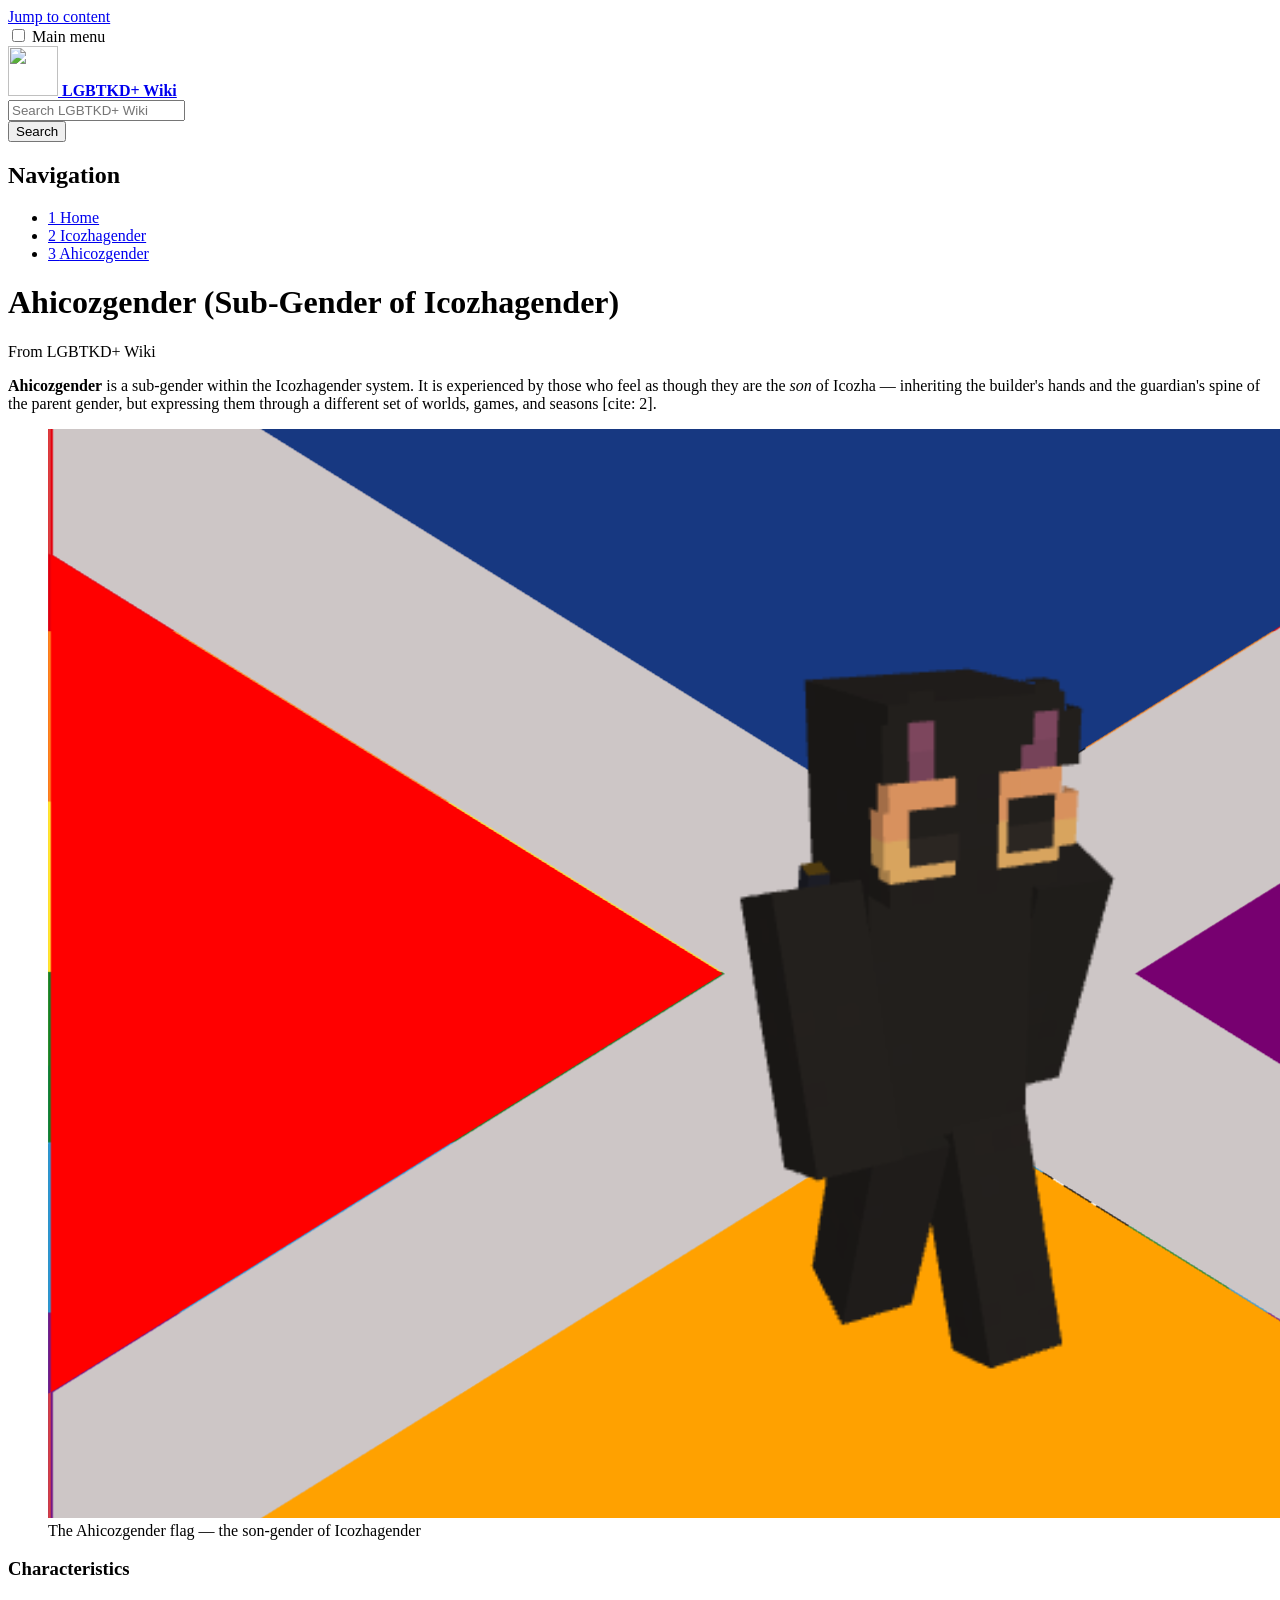
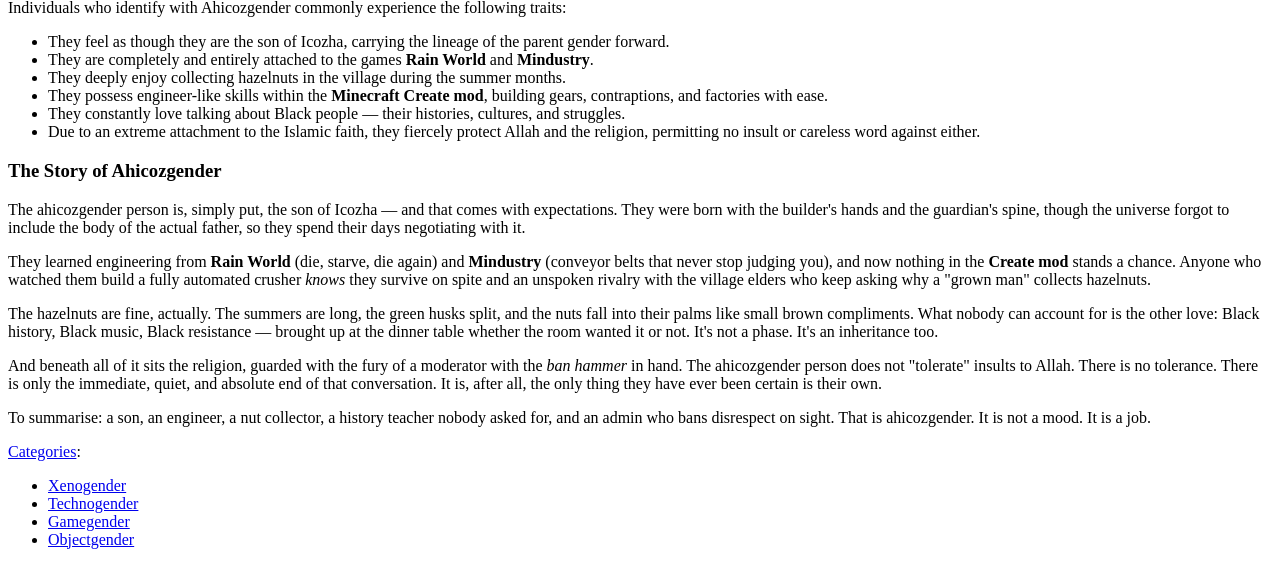
==== commit 3bf6af00: "Rename LGBTQIA+ to LGBTKD+ across all pages" ====
--- a/ahicozgender.html
+++ b/ahicozgender.html
@@ -2,11 +2,11 @@
 <html class="client-nojs vector-feature-language-in-header-enabled vector-feature-language-in-main-page-header-disabled vector-feature-page-tools-pinned-disabled vector-feature-toc-pinned-clientpref-1 vector-feature-main-menu-pinned-disabled vector-feature-limited-width-clientpref-1 vector-feature-limited-width-content-enabled vector-feature-custom-font-size-clientpref-0 vector-feature-appearance-pinned-clientpref-1 vector-feature-night-mode-disabled skin-theme-clientpref-day vector-sticky-header-enabled vector-toc-available" lang="en" dir="ltr">
 <head>
 <meta charset="UTF-8">
-<title>Ahicozgender - LGBTQIA+ Wiki</title>
+<title>Ahicozgender - LGBTKD+ Wiki</title>
 <link rel="stylesheet" href="https://lgbtqia.wiki/w/load.php?lang=en&amp;modules=ext.CookieWarning.styles%7Cext.MobileDetect.nomobile%7Cext.cite.styles%7Cext.dismissableSiteNotice.styles%7Cext.socialprofile.responsive%7Cext.visualEditor.desktopArticleTarget.noscript%7Cmediawiki.widgets.styles%7Coojs-ui-core.icons%2Cstyles%7Coojs-ui.styles.indicators%7Cskins.vector.icons%2Cstyles%7Cskins.vector.search.codex.styles&amp;only=styles&amp;skin=vector-2022">
 <link rel="stylesheet" href="https://lgbtqia.wiki/w/load.php?lang=en&amp;modules=site.styles&amp;only=styles&amp;skin=vector-2022">
 <meta name="viewport" content="width=1120">
-<meta property="og:title" content="Ahicozgender - LGBTQIA+ Wiki">
+<meta property="og:title" content="Ahicozgender - LGBTKD+ Wiki">
 <meta property="og:type" content="website">
 <link rel="icon" href="https://static.wikitide.net/lgbtawiki/f/f8/Favicon_new.ico">
 </head>
@@ -25,7 +25,7 @@
 			<a href="index.html" class="mw-logo">
 				<img class="mw-logo-icon" src="https://static.wikitide.net/lgbtawiki/f/f8/Favicon_new.ico" alt="" aria-hidden="true" height="50" width="50">
 				<span class="mw-logo-container skin-invert">
-					<strong class="mw-logo-wordmark">LGBTQIA+ Wiki</strong>
+					<strong class="mw-logo-wordmark">LGBTKD+ Wiki</strong>
 				</span>
 			</a>
 		</div>
@@ -36,7 +36,7 @@
 						<form action="#" id="searchform" class="cdx-search-input cdx-search-input--has-end-button">
 							<div id="simpleSearch" class="cdx-search-input__input-wrapper">
 								<div class="cdx-text-input cdx-text-input--has-start-icon">
-									<input class="cdx-text-input__input mw-searchInput" autocomplete="off" type="search" name="search" placeholder="Search LGBTQIA+ Wiki" aria-label="Search LGBTQIA+ Wiki" id="searchInput">
+									<input class="cdx-text-input__input mw-searchInput" autocomplete="off" type="search" name="search" placeholder="Search LGBTKD+ Wiki" aria-label="Search LGBTKD+ Wiki" id="searchInput">
 									<span class="cdx-text-input__icon cdx-text-input__start-icon"></span>
 								</div>
 							</div>
@@ -95,7 +95,7 @@
 					<h1 id="firstHeading" class="firstHeading mw-first-heading"><span class="mw-page-title-main">Ahicozgender (Sub-Gender of Icozhagender)</span></h1>
 				</header>
 				<div id="bodyContent" class="vector-body">
-					<div id="siteSub" class="noprint">From LGBTQIA+ Wiki</div>
+					<div id="siteSub" class="noprint">From LGBTKD+ Wiki</div>
 					<div id="mw-content-text" class="mw-body-content">
 						<div class="mw-content-ltr mw-parser-output" lang="en" dir="ltr">
 							<p><b>Ahicozgender</b> is a sub-gender within the Icozhagender system. It is experienced by those who feel as though they are the <i>son</i> of Icozha &mdash; inheriting the builder's hands and the guardian's spine of the parent gender, but expressing them through a different set of worlds, games, and seasons [cite: 2].</p>
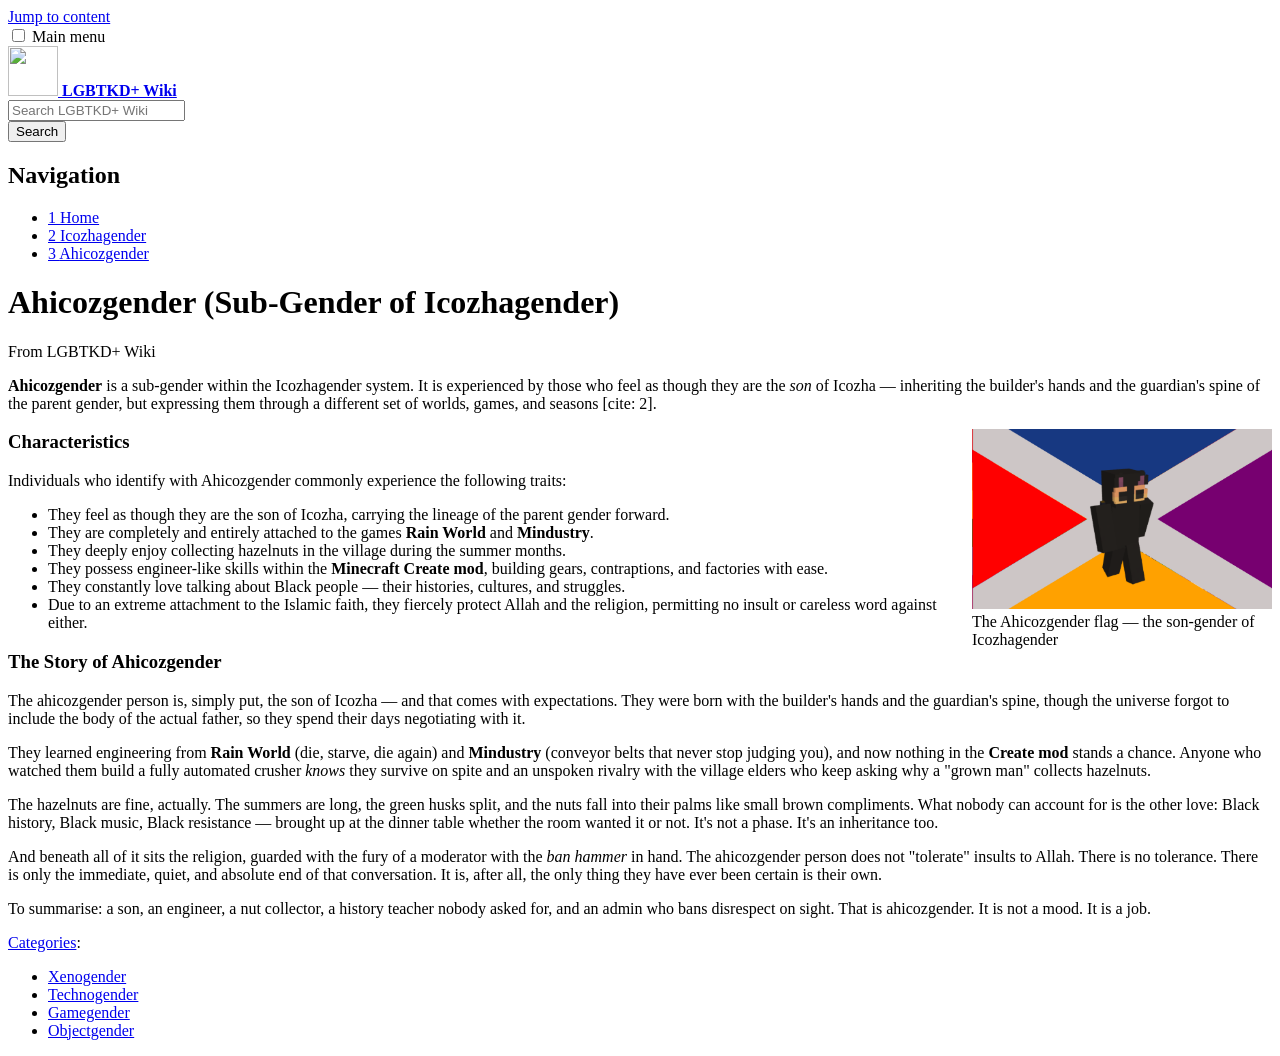
==== commit 55a717c9: "Constrain flag images to 300x180, force float right with inline style" ====
--- a/ahicozgender.html
+++ b/ahicozgender.html
@@ -99,8 +99,8 @@
 					<div id="mw-content-text" class="mw-body-content">
 						<div class="mw-content-ltr mw-parser-output" lang="en" dir="ltr">
 							<p><b>Ahicozgender</b> is a sub-gender within the Icozhagender system. It is experienced by those who feel as though they are the <i>son</i> of Icozha &mdash; inheriting the builder's hands and the guardian's spine of the parent gender, but expressing them through a different set of worlds, games, and seasons [cite: 2].</p>
-							<figure class="mw-default-size" typeof="mw:File/Thumb">
-								<a href="phpmyadmin/ahicozgender.png" class="mw-file-description"><img alt="Ahicozgender Flag" src="phpmyadmin/ahicozgender.png" decoding="async" loading="lazy" class="mw-file-element"></a>
+							<figure class="mw-default-size mw-halign-right" typeof="mw:File/Thumb" style="float:right; max-width:300px; margin:0 0 1em 1em;">
+								<a href="phpmyadmin/ahicozgender.png" class="mw-file-description"><img alt="Ahicozgender Flag" src="phpmyadmin/ahicozgender.png" width="300" height="180" decoding="async" loading="lazy" class="mw-file-element"></a>
 								<figcaption>The Ahicozgender flag &mdash; the son-gender of Icozhagender</figcaption>
 							</figure>
 							<div class="mw-heading mw-heading3"><h3 id="Ahicozgender_Characteristics">Characteristics</h3></div>
